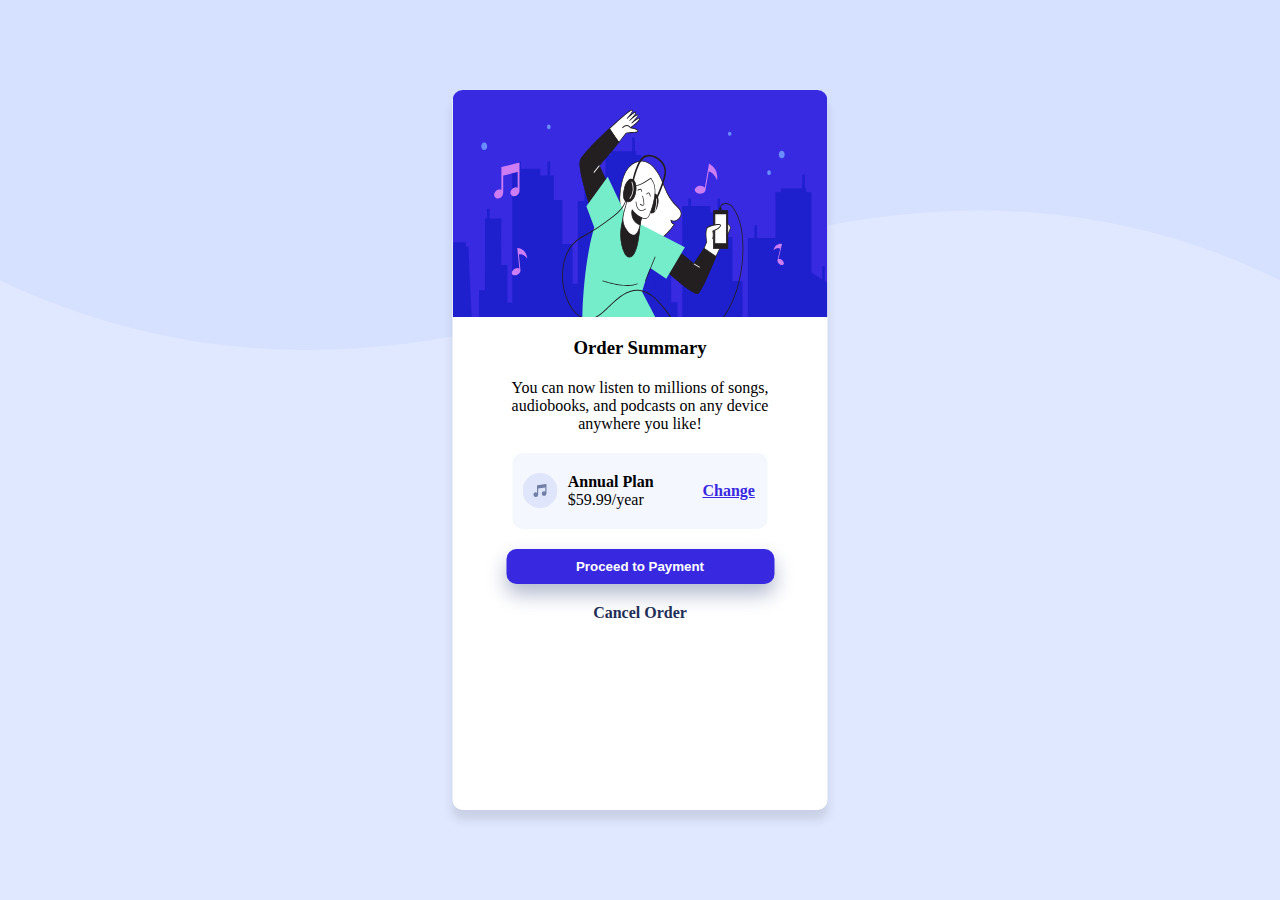
==== order-summary-component-main/order.html @ 39758f54 "Setup" ====
<!DOCTYPE html>
<html lang="en">
<head>
    <meta charset="UTF-8">
    <meta name="viewport" content="width=device-width, initial-scale=1.0"> <!-- displays site properly based on user's device -->
  
    <link rel="icon" type="image/png" sizes="32x32" href="./images/favicon-32x32.png">
    
    <title>Frontend Mentor | Order summary card</title>
  
    <!-- Feel free to remove these styles or customise in your own stylesheet 👍 -->
    <link rel="stylesheet" href="style.css">
</head>
<body>
    <img id = "first-img" src="./images/pattern-background-desktop.svg" alt="">
    <div class="container">
        <img src="./images/illustration-hero.svg" alt="illustration">

        <div class="order">
            <h3>Order Summary</h3>

            <p>
                You can now listen to millions of songs, audiobooks, and podcasts on any device anywhere you like!
            </p>

            <div class = "music" >
                <img src="./images/icon-music.svg" alt="">
                <div>
                    Annual Plan
                    <span>$59.99/year</span>
                </div>
                <p> Change</p>
            </div>

            <button>Proceed to Payment</button>

            <p class ="last" >Cancel Order</p>
        </div>
    </div>
</body>
</html>
---- order-summary-component-main/style.css ----
*{
    margin: 0;
    padding: 0;
    /* font-family: (https://fonts.google.com/specimen/Red+Hat+Display); */
}
.attribution { font-size: 11px; text-align: center; }
.attribution a { color: hsl(228, 45%, 44%); }

html{
  background: hsl(225, 100%, 94%);
  width: 100vw;
  height: 100vh;
  overflow: hidden;
}

body > img{
  position: relative;
  top: -10%;
  left: 0;
  height: 350px;
  width: 100%;
}

p{
  font-size: 16px;
  text-align: center;
}

.order > p{
    padding: 20px;
}

h3{
    margin: 0;
    padding: 0;
    text-align: center;
}

.container{
  width: 375px;
  height: 80%;
  background-color: white;
  position: absolute;
  overflow: hidden;
  border-radius: 10px;
  box-shadow: 0 10px 10px rgba(0, 0, 0, 0.1);
  top: 50%;
  left: 50%;
  transform: translate(-50%, -50%);
  display: flex;
  flex-direction: column;
}

.container > img{
    height: 35%;
}

.order{
  padding: 20px;
  height: 70%;
  position: relative;
}

.music{
    background-color: hsl(225, 100%, 98%);
    width: 70%;
    margin: 0 auto;
    padding: 20px 10px;
    display: flex;
    justify-self: center;
    flex-direction: row;
    margin-bottom: 20px;
    border-radius: 10px;
    gap: 10px;
}

.music > img{
    width: 35px;
    height: 35px;
}

.music > div{
    font-weight: 700;
}

.music > div > span{
    font-size: 16px;
    font-weight: 500;
}

.music > p{
    text-decoration: underline;
    color: hsl(245, 75%, 52%);
    display: inline-block;
    margin: auto 0;
    font-weight: 700;
    width: 33%;
    justify-self: flex-end;
    cursor: pointer;
}

.music > p:hover{
    color: hsl(224, 23%, 55%);
    text-decoration: none;
}
.order > button{
    background-color: hsl(245, 75%, 52%);
    width: 80%;
    color: white;
    outline: 0;
    border: none;
    padding: 10px;
    border-radius: 10px;
    font-weight: 700;
    display: flex;
    align-items: center;
    justify-content: center;
    margin: 0 auto 20px;
    box-shadow: 0 10px 20px hsl(224, 23%, 75%);
}

.order > button:hover{
    background-color: hsl(224, 23%, 55%);
    cursor: pointer;
}

.order > .last{
    padding: 0;
    color: hsl(223, 47%, 23%);
    font-weight: 700;
    cursor: pointer;
}

.order > .last:hover{
    color: black;
}
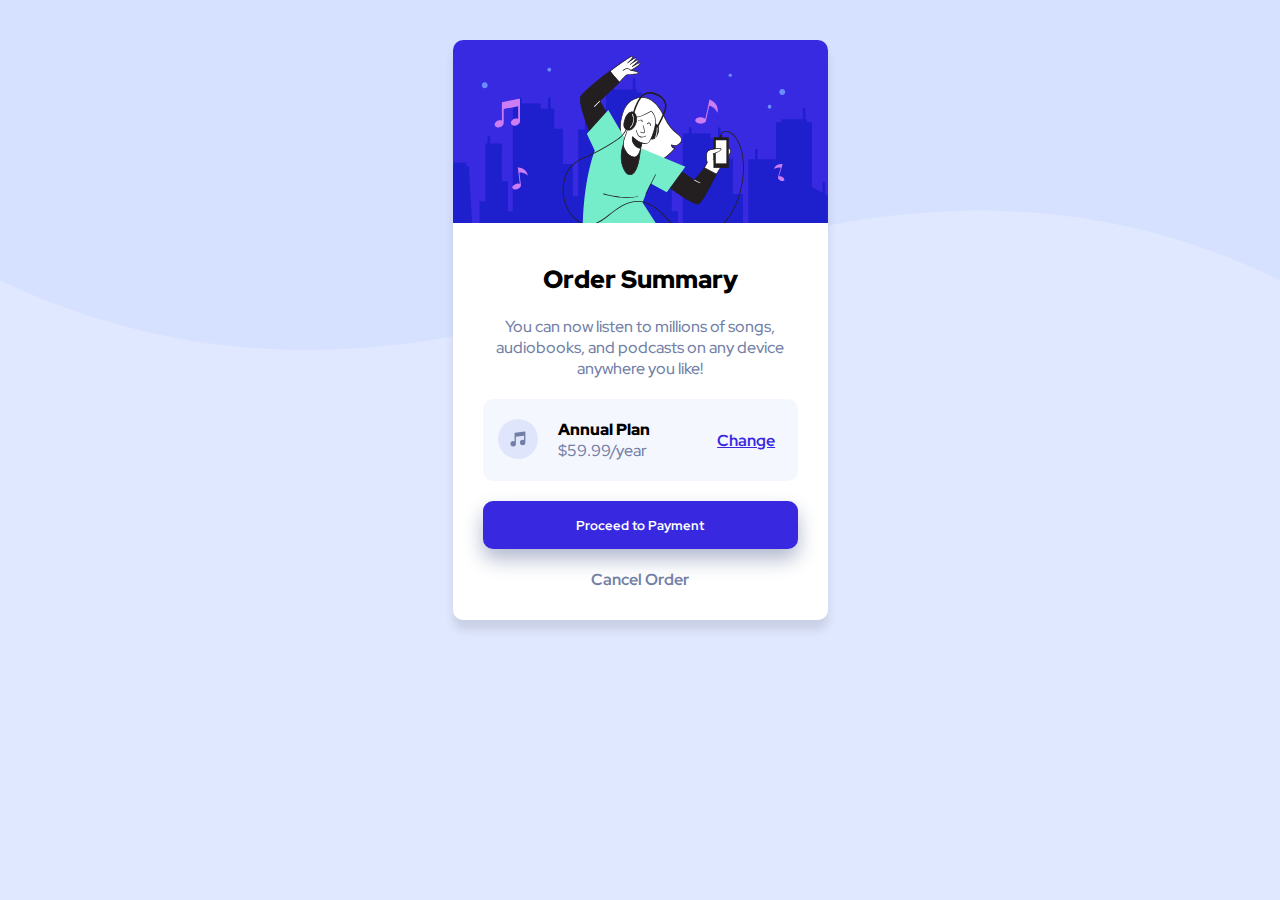
==== commit e90a6390: "Finishing touches and mobile view implemented" ====
--- a/order-summary-component-main/order.html
+++ b/order-summary-component-main/order.html
@@ -3,17 +3,21 @@
 <head>
     <meta charset="UTF-8">
     <meta name="viewport" content="width=device-width, initial-scale=1.0"> <!-- displays site properly based on user's device -->
-  
+
     <link rel="icon" type="image/png" sizes="32x32" href="./images/favicon-32x32.png">
-    
+
     <title>Frontend Mentor | Order summary card</title>
-  
+
     <!-- Feel free to remove these styles or customise in your own stylesheet 👍 -->
     <link rel="stylesheet" href="style.css">
 </head>
+
 <body>
+
     <img id = "first-img" src="./images/pattern-background-desktop.svg" alt="">
+
     <div class="container">
+
         <img src="./images/illustration-hero.svg" alt="illustration">
 
         <div class="order">
--- a/order-summary-component-main/style.css
+++ b/order-summary-component-main/style.css
@@ -1,8 +1,11 @@
+@import url('https://fonts.googleapis.com/css2?family=Red+Hat+Display:wght@500;700;900&display=swap');
+
 *{
     margin: 0;
     padding: 0;
-    /* font-family: (https://fonts.google.com/specimen/Red+Hat+Display); */
+    font-family:  'Red Hat Display', sans-serif;
 }
+
 .attribution { font-size: 11px; text-align: center; }
 .attribution a { color: hsl(228, 45%, 44%); }
 
@@ -10,82 +13,98 @@
   background: hsl(225, 100%, 94%);
   width: 100vw;
   height: 100vh;
-  overflow: hidden;
+  overflow: auto;
+}
+
+body{
+    display: flex;
+    align-items: center;
+    justify-content: center;
+    flex-direction: column;
 }
 
 body > img{
-  position: relative;
-  top: -10%;
+  position: absolute;
+  top: 0;
   left: 0;
   height: 350px;
   width: 100%;
+  z-index:  -1;
 }
 
 p{
   font-size: 16px;
   text-align: center;
+  font-weight: 500;
+  color: hsl(224, 23%, 55%);
 }
 
 .order > p{
-    padding: 20px;
+    padding: 20px 0;
 }
 
 h3{
     margin: 0;
+    margin-top: 10px;
     padding: 0;
     text-align: center;
+    font-weight: 900;
+    font-size: 25px;
 }
 
 .container{
-  width: 375px;
-  height: 80%;
-  background-color: white;
-  position: absolute;
-  overflow: hidden;
-  border-radius: 10px;
-  box-shadow: 0 10px 10px rgba(0, 0, 0, 0.1);
-  top: 50%;
-  left: 50%;
-  transform: translate(-50%, -50%);
-  display: flex;
-  flex-direction: column;
+    position: relative;
+    width: 375px;
+    height: fit-content;
+    max-height: 80%;
+    background-color: white;
+    overflow: hidden;
+    border-radius: 10px;
+    box-shadow: 0 10px 10px rgba(0, 0, 0, 0.1);
+    display: flex;
+    flex-direction: column;
+    margin-top: 40px;
+    z-index: 1;
+    /* transform: translateY(50%); */
 }
 
 .container > img{
     height: 35%;
+    max-height: 185px;
 }
 
 .order{
-  padding: 20px;
+  padding: 30px;
   height: 70%;
   position: relative;
 }
 
 .music{
     background-color: hsl(225, 100%, 98%);
-    width: 70%;
-    margin: 0 auto;
-    padding: 20px 10px;
+    width: fit-content;
+    padding: 20px 15px;
     display: flex;
-    justify-self: center;
     flex-direction: row;
+    margin: 0;
     margin-bottom: 20px;
     border-radius: 10px;
     gap: 10px;
 }
 
 .music > img{
-    width: 35px;
-    height: 35px;
+    width: 40px;
+    height: 40px;
+    margin-right: 10px;
 }
 
 .music > div{
-    font-weight: 700;
+    font-weight: 900;
 }
 
 .music > div > span{
     font-size: 16px;
     font-weight: 500;
+    color: hsl(224, 23%, 55%);
 }
 
 .music > p{
@@ -100,16 +119,16 @@
 }
 
 .music > p:hover{
-    color: hsl(224, 23%, 55%);
+    color: hsl(266, 53%, 55%);
     text-decoration: none;
 }
 .order > button{
     background-color: hsl(245, 75%, 52%);
-    width: 80%;
+    width: 100%;
     color: white;
     outline: 0;
     border: none;
-    padding: 10px;
+    padding: 15px 0px;
     border-radius: 10px;
     font-weight: 700;
     display: flex;
@@ -120,17 +139,39 @@
 }
 
 .order > button:hover{
-    background-color: hsl(224, 23%, 55%);
+    background-color: hsl(266, 53%, 55%);
     cursor: pointer;
 }
 
 .order > .last{
     padding: 0;
-    color: hsl(223, 47%, 23%);
+    color: hsl(224, 23%, 55%);
     font-weight: 700;
     cursor: pointer;
+    max-width: fit-content;
+    margin: 0 auto;
 }
 
 .order > .last:hover{
     color: black;
+}
+
+@media screen and (max-width: 375px) {
+    .container{
+        max-width: 90%;
+        max-height: 600px;
+        margin: 2opx 0;
+    }
+
+    p, .music > div > span{
+        font-size: 14px;
+    }
+
+    h3{
+        font-size: 20px;
+    }
+
+    .music > div{
+        font-size: 14px;
+    }
 }